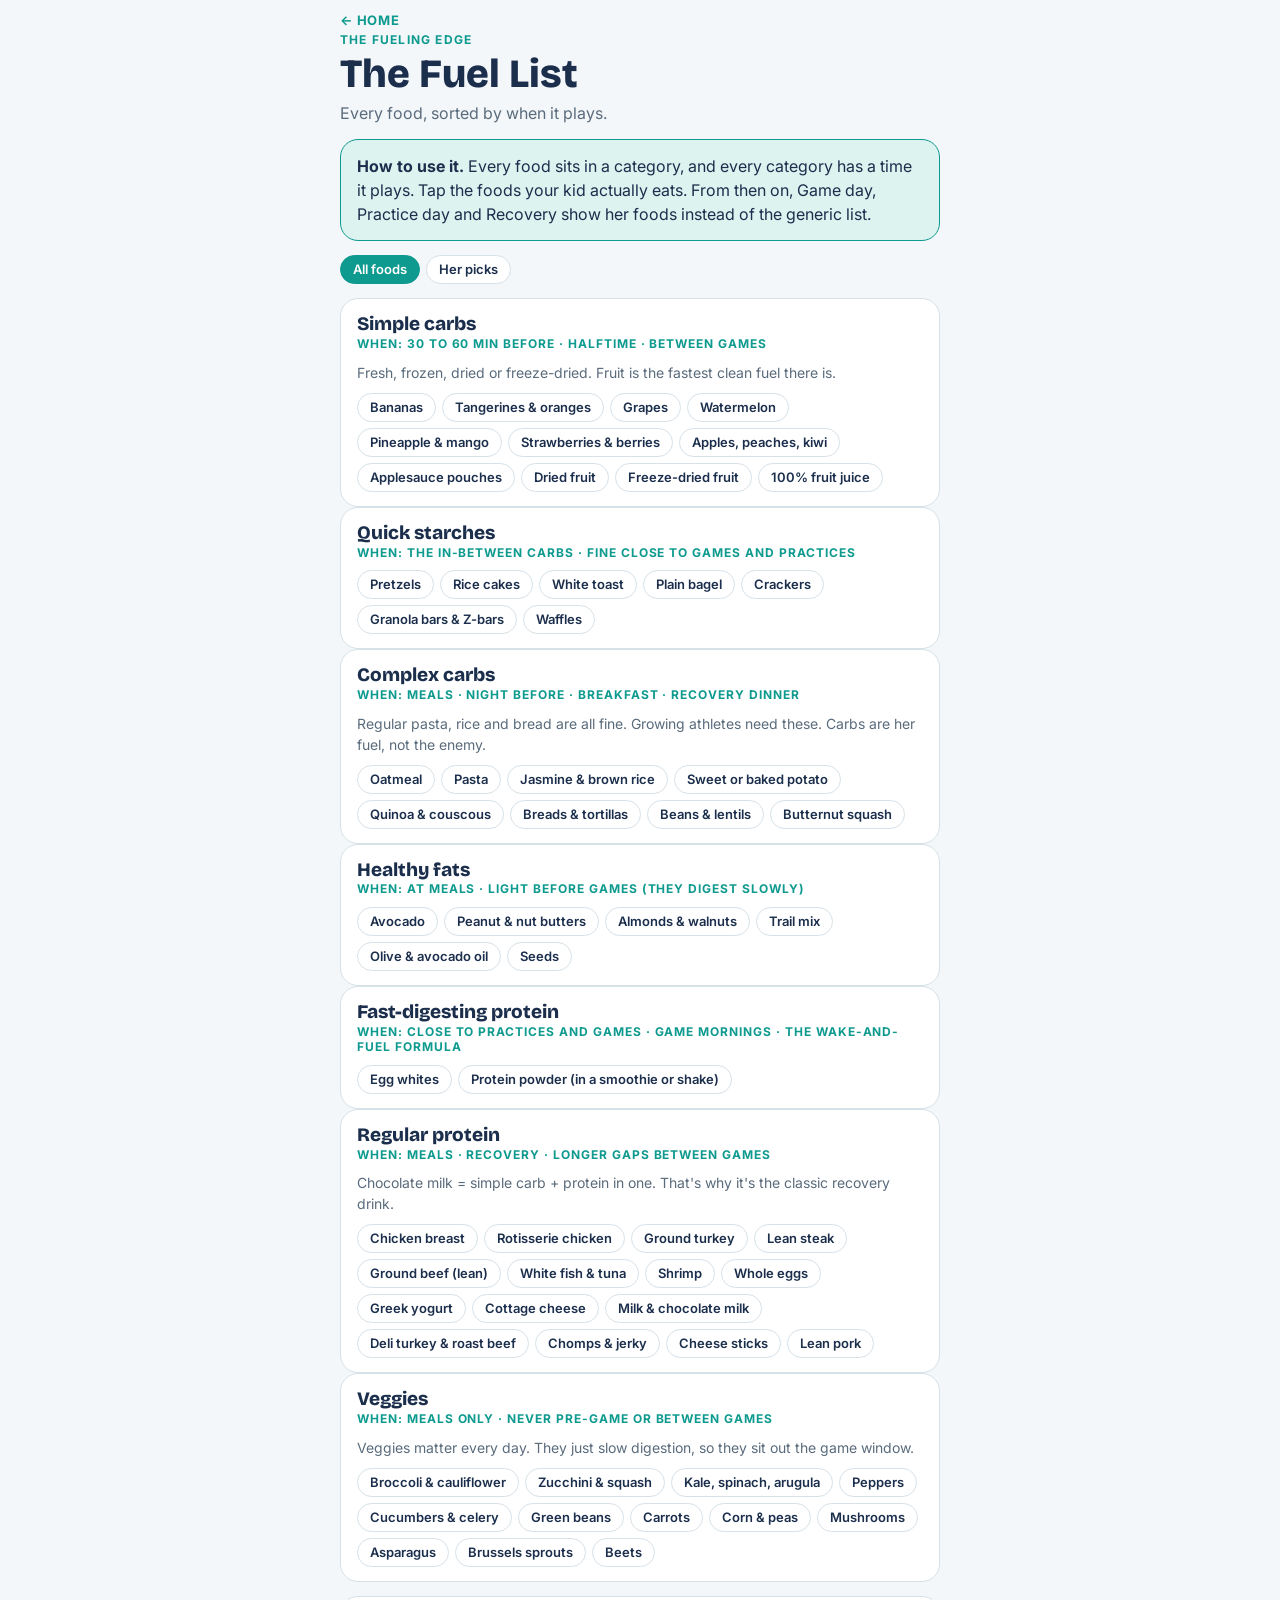
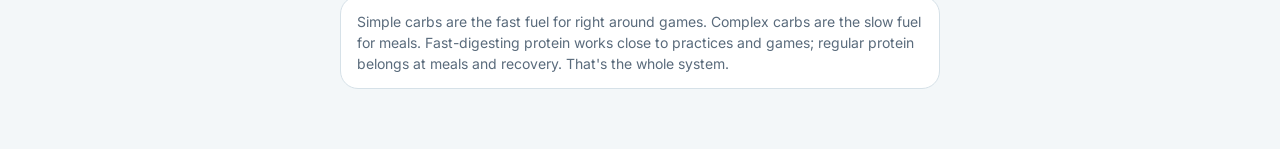
==== fuel.html @ 521384a1 "Fueling Edge player: home, Fuel List with favorites, Game-Day Clock, practice day, tournament cooler" ====
<!doctype html>
<meta charset="utf-8">
<base target="_top">
<meta name="viewport" content="width=device-width, initial-scale=1, viewport-fit=cover">
<title>The Fuel List · The Fueling Edge</title>
<link rel="manifest" href="manifest.json">
<meta name="theme-color" content="#b0295e">
<meta name="apple-mobile-web-app-capable" content="yes">
<meta name="apple-mobile-web-app-title" content="Fueling">
<link rel="apple-touch-icon" href="icons/icon-180.png">
<link rel="preconnect" href="https://fonts.googleapis.com">
<link rel="stylesheet" href="https://fonts.googleapis.com/css2?family=Bricolage+Grotesque:opsz,wght@12..96,500;12..96,700;12..96,800&family=Inter:wght@400;500;600;700&display=swap">
<link rel="stylesheet" href="fuel.css">
<div class="wrap">
<header><a class="back" href="start.html">← Home</a><span class="eyebrow">The Fueling Edge</span><h1>The Fuel List</h1><p class=lead>Every food, sorted by when it plays.</p></header>
  <div class="card soft"><p><b>How to use it.</b> Every food sits in a category, and every category has a time it plays. Tap the foods your kid actually eats. From then on, Game day, Practice day and Recovery show her foods instead of the generic list.</p></div>
  <div class="chips" id="filter"><button class="chip" data-f="all" aria-pressed="true">All foods</button><button class="chip" data-f="likes" aria-pressed="false">Her picks</button></div>
  <div id="cats"></div>
  <div class="card"><p class="small muted">Simple carbs are the fast fuel for right around games. Complex carbs are the slow fuel for meals. Fast-digesting protein works close to practices and games; regular protein belongs at meals and recovery. That's the whole system.</p></div>
</div>
<script src="fuel.js"></script>
<script>
let f='all';
function render(){const L=likes();
  $('#cats').innerHTML=DATA.categories.map(c=>{const foods=f==='likes'?c.foods.filter(x=>L[x]):c.foods;if(f==='likes'&&!foods.length)return '';
    return `<section class="card"><div><h2>${esc(c.name)}</h2><span class="when">When: ${esc(c.when)}</span></div>${c.note?`<p class="small muted">${esc(c.note)}</p>`:''}
      <div class="chips">${foods.map(x=>`<button class="chip" data-food="${esc(x)}" aria-pressed="${!!L[x]}">${L[x]?'✓ ':''}${esc(x)}</button>`).join('')}</div></section>`}).join('')||'<div class="card"><p>No picks yet. Switch to All foods and tap the ones she eats.</p></div>';}
document.addEventListener('click',e=>{const b=e.target.closest('button');if(!b)return;
  if(b.dataset.food){const L=likes();L[b.dataset.food]=!L[b.dataset.food];store.set('fuel:likes',L);render()}
  if(b.dataset.f){f=b.dataset.f;document.querySelectorAll('#filter .chip').forEach(x=>x.setAttribute('aria-pressed',x.dataset.f===f));render()}});
loadData().then(render);
</script>
---- fuel.css ----
/* The Fueling Edge player. Same family as the YAE and Core Edge players: navy ink, teal brand, raspberry for actions.
   Light and dark. Body text in Inter, headings in Bricolage Grotesque. */
:root{--bg:#f3f7f9;--card:#fff;--ink:#1b2e4c;--muted:#5a6b7c;--line:#d6e1e8;--brand:#0e9a8f;--brand-soft:#dcf3f0;--accent:#b0295e;--accent-soft:#f7e3ea;--gold:#e6aa3e;
  --display:"Bricolage Grotesque","Helvetica Neue",Arial,sans-serif;--body:"Inter","Helvetica Neue",Arial,sans-serif}
@media (prefers-color-scheme: dark){:root:not([data-theme="light"]){--bg:#0f1b2e;--card:#1b2b45;--ink:#eef4f8;--muted:#a4b4c4;--line:#2c3f5c;--brand:#4fcfc4;--brand-soft:#17403c;--accent:#e8558a;--accent-soft:#3a1a2a;color-scheme:dark}}
:root[data-theme="dark"]{--bg:#0f1b2e;--card:#1b2b45;--ink:#eef4f8;--muted:#a4b4c4;--line:#2c3f5c;--brand:#4fcfc4;--brand-soft:#17403c;--accent:#e8558a;--accent-soft:#3a1a2a;color-scheme:dark}
*{box-sizing:border-box}
body{margin:0;background:var(--bg);color:var(--ink);font:400 16px/1.5 var(--body);padding:0 16px 60px}
.wrap{max-width:600px;margin:0 auto;display:flex;flex-direction:column;gap:14px}
header{padding-top:14px;display:flex;flex-direction:column;gap:6px}
.eyebrow{font:700 12px/1.2 var(--body);letter-spacing:.1em;text-transform:uppercase;color:var(--brand)}
h1{font:800 clamp(28px,8vw,40px)/1.05 var(--display);margin:0}
h2{margin:0;font:800 19px/1.2 var(--display)}
h3{margin:0;font:800 16px/1.2 var(--display)}
.lead{margin:0;color:var(--muted)}
a.back{font:700 13px/1 var(--body);letter-spacing:.06em;text-transform:uppercase;color:var(--brand);text-decoration:none;display:inline-block}
.card{background:var(--card);border:1px solid var(--line);border-radius:18px;padding:14px 16px;display:flex;flex-direction:column;gap:10px}
.card p{margin:0}
.card.soft{background:var(--brand-soft);border-color:var(--brand)}
.card.pink{background:var(--accent-soft);border-color:var(--accent)}
.muted{color:var(--muted)}
.small{font-size:14px}
.when{display:block;font:700 12px/1.3 var(--body);letter-spacing:.08em;text-transform:uppercase;color:var(--brand)}
.go{display:block;text-align:center;background:var(--accent);color:#fff;text-decoration:none;border:0;border-radius:16px;padding:18px;font:800 20px/1 var(--display);cursor:pointer;width:100%}
.go.brand{background:var(--brand)}
.go.quiet{background:var(--card);color:var(--ink);border:1px solid var(--line)}
.go:disabled{opacity:.45}
.two{display:grid;grid-template-columns:1fr 1fr;gap:8px}
.two .go{font-size:17px;padding:16px 10px}
.ways{display:flex;flex-direction:column;gap:8px}
.way{display:grid;grid-template-columns:44px 1fr;gap:12px;align-items:center;background:var(--card);border:1px solid var(--line);border-radius:16px;padding:12px 14px;text-decoration:none;color:inherit}
.way .ic{width:44px;height:44px;border-radius:12px;background:#0e9a8f;color:#fff;display:grid;place-items:center;font:800 20px/1 var(--display)}
.way b{display:block;font:800 17px/1.2 var(--display)}
.way small{color:var(--muted);font-size:14px}
h2.also{margin:6px 0 -6px;font:800 13px/1.2 var(--body);letter-spacing:.1em;text-transform:uppercase;color:var(--muted)}
ul.arrows{margin:0;padding:0;list-style:none;display:flex;flex-direction:column;gap:6px}
ul.arrows li{padding-left:22px;position:relative}
ul.arrows li::before{content:"→";position:absolute;left:0;color:var(--brand);font-weight:700}
.item{display:flex;align-items:flex-start;gap:12px;border-top:1px solid var(--line);padding:10px 0}
.item:first-of-type{border-top:0;padding-top:0}
.item input{width:24px;height:24px;margin:2px 0 0;accent-color:var(--brand);flex:none}
.item label{flex:1}
.item label b{display:block;font-weight:700}
.item label small{display:block;color:var(--muted);font-size:14px}
.item.done label b{text-decoration:line-through;color:var(--muted)}
.chips{display:flex;flex-wrap:wrap;gap:6px}
.chip{display:inline-block;border:1px solid var(--line);border-radius:999px;padding:7px 12px;font:600 13px/1 var(--body);background:var(--card);color:var(--ink);cursor:pointer;user-select:none}
.chip[aria-pressed="true"],.chip.on{background:var(--brand);border-color:var(--brand);color:#fff}
.chip.tag{background:var(--brand-soft);border-color:transparent;color:var(--brand);font-weight:700;letter-spacing:.04em;text-transform:uppercase;font-size:11px;cursor:default}
.seg{display:inline-flex;border:1px solid var(--line);border-radius:999px;overflow:hidden}
.seg button{border:0;background:var(--card);color:var(--ink);padding:10px 16px;font:700 14px/1 var(--body);cursor:pointer}
.seg button[aria-pressed="true"]{background:var(--brand);color:#fff}
input[type=time],input[type=number],input[type=date],select{font:600 18px/1.2 var(--body);padding:10px 12px;border:1px solid var(--line);border-radius:12px;background:var(--card);color:var(--ink);width:100%}
label.field{display:flex;flex-direction:column;gap:4px;font:700 13px/1.2 var(--body);letter-spacing:.06em;text-transform:uppercase;color:var(--muted)}
.timeline{display:flex;flex-direction:column;gap:0}
.slot{display:grid;grid-template-columns:78px 1fr;gap:12px;padding:12px 0;border-top:1px solid var(--line)}
.slot:first-child{border-top:0;padding-top:0}
.slot .t{font:800 17px/1.2 var(--display);color:var(--accent)}
.slot .t small{display:block;font:700 11px/1.3 var(--body);letter-spacing:.06em;text-transform:uppercase;color:var(--muted)}
.slot h3{margin-bottom:4px}
.slot p{margin:0;font-size:15px}
.slot .picks{color:var(--brand);font-weight:600;font-size:14px}
.big{font:800 54px/1 var(--display);text-align:center;color:var(--brand);margin:4px 0}
.bar{height:10px;background:var(--line);border-radius:999px;overflow:hidden}
.bar i{display:block;height:100%;background:var(--brand);width:0;transition:width .3s}
.grid7{display:grid;grid-template-columns:repeat(7,1fr);gap:4px;text-align:center}
.grid7 .d{font:700 11px/1.2 var(--body);letter-spacing:.04em;text-transform:uppercase;color:var(--muted)}
.grid7 button{border:1px solid var(--line);background:var(--card);border-radius:10px;padding:10px 0;font:800 14px/1 var(--display);color:var(--muted);cursor:pointer}
.grid7 button.on{background:var(--brand);border-color:var(--brand);color:#fff}
.grid7 button.today{outline:2px solid var(--accent);outline-offset:1px}
.foot{font-size:12px;color:var(--muted);text-align:center}
.cta-row{display:flex;gap:8px;flex-wrap:wrap}
.cta-row .go{flex:1;font-size:16px;padding:14px 10px}
details{background:var(--card);border:1px solid var(--line);border-radius:18px;padding:0}
details summary{cursor:pointer;padding:14px 16px;font:800 17px/1.2 var(--display);list-style:none;display:flex;justify-content:space-between;gap:8px}
details summary::after{content:"+";color:var(--brand);font-size:22px;line-height:1}
details[open] summary::after{content:"–"}
details .in{padding:0 16px 14px;display:flex;flex-direction:column;gap:10px}
@media print{body{background:#fff;color:#000;padding:0}.go,a.back,.seg,.chips,.cta-row{display:none!important}.card{border-color:#999;border-radius:6px}}
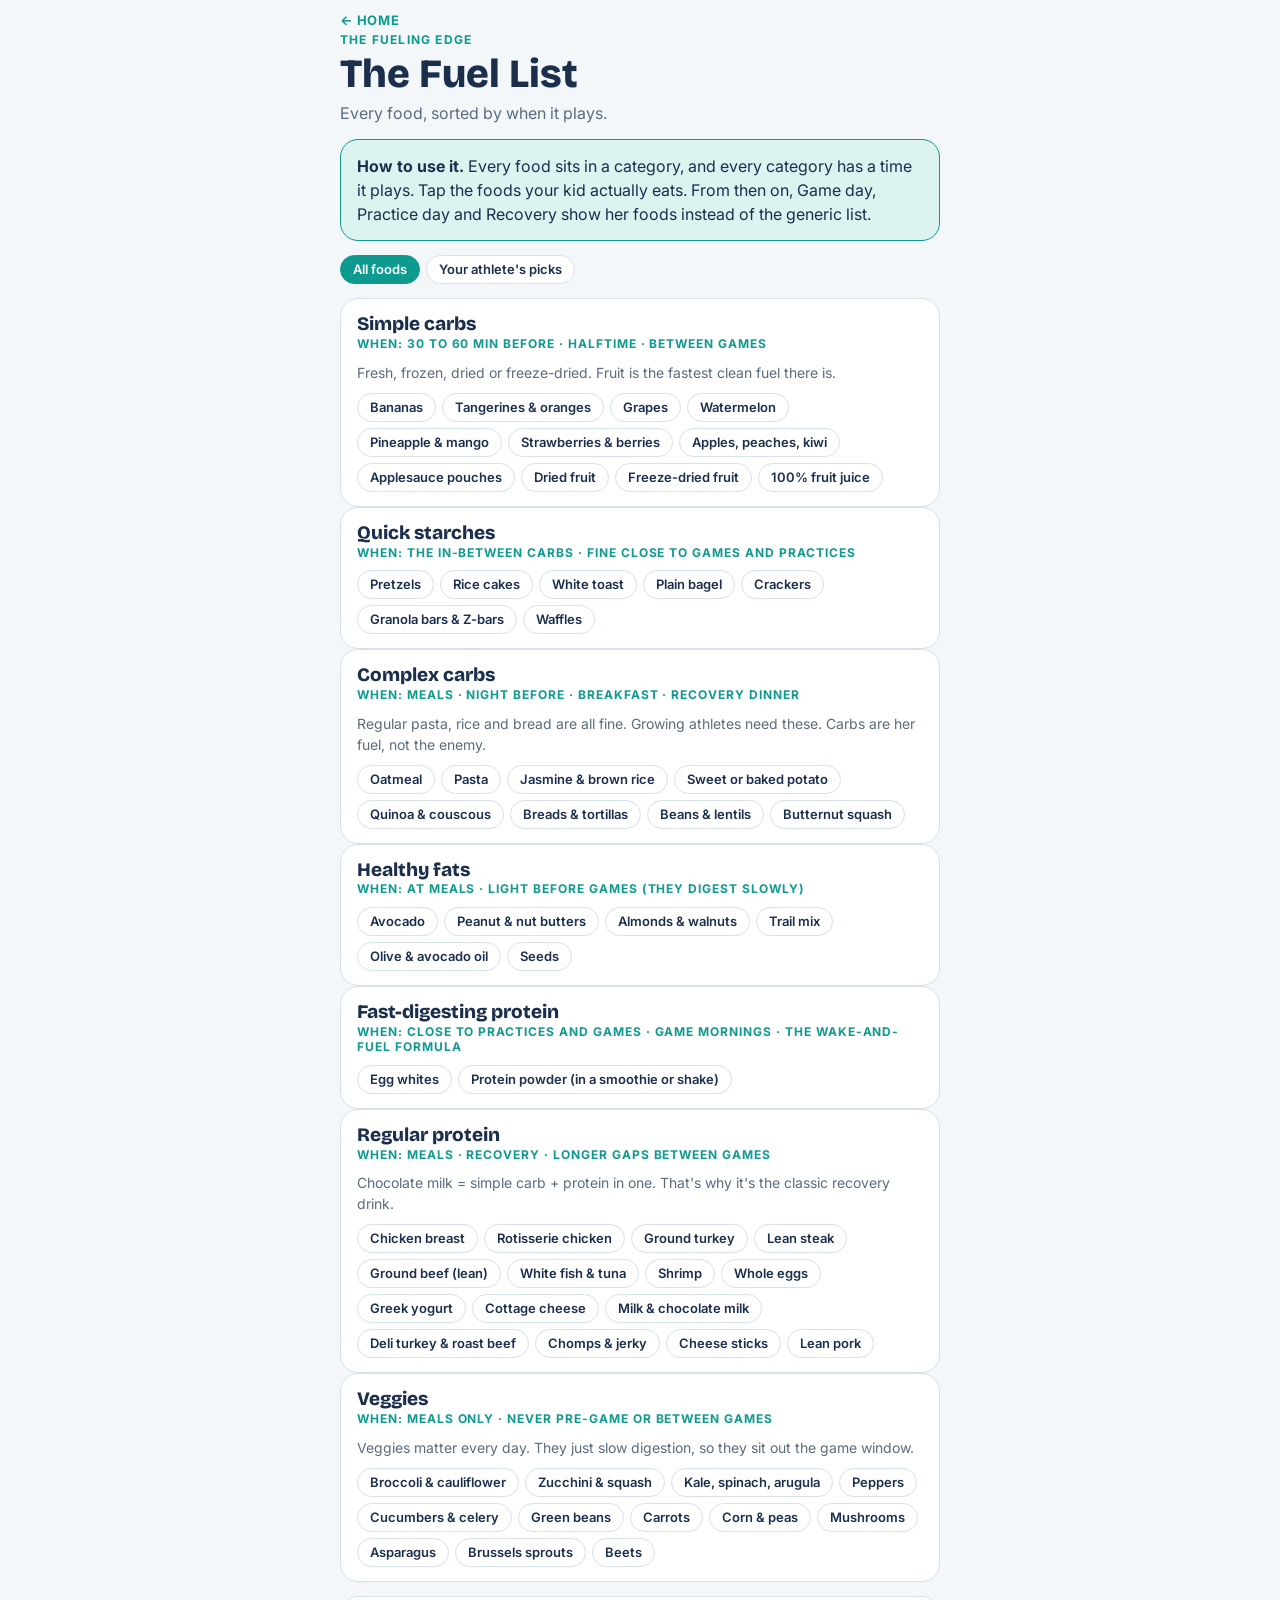
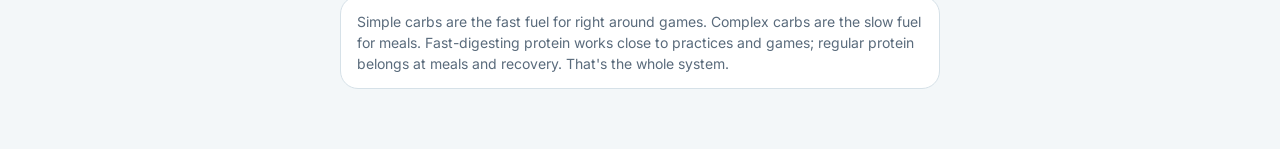
==== commit 274bf1f7: "Her picks -> Your athlete's picks Co-Authored-By: Claude Fable 5.1 <noreply@anthropic.com> Claude-Se" ====
--- a/fuel.html
+++ b/fuel.html
@@ -14,7 +14,7 @@
 <div class="wrap">
 <header><a class="back" href="start.html">← Home</a><span class="eyebrow">The Fueling Edge</span><h1>The Fuel List</h1><p class=lead>Every food, sorted by when it plays.</p></header>
   <div class="card soft"><p><b>How to use it.</b> Every food sits in a category, and every category has a time it plays. Tap the foods your kid actually eats. From then on, Game day, Practice day and Recovery show her foods instead of the generic list.</p></div>
-  <div class="chips" id="filter"><button class="chip" data-f="all" aria-pressed="true">All foods</button><button class="chip" data-f="likes" aria-pressed="false">Her picks</button></div>
+  <div class="chips" id="filter"><button class="chip" data-f="all" aria-pressed="true">All foods</button><button class="chip" data-f="likes" aria-pressed="false">Your athlete's picks</button></div>
   <div id="cats"></div>
   <div class="card"><p class="small muted">Simple carbs are the fast fuel for right around games. Complex carbs are the slow fuel for meals. Fast-digesting protein works close to practices and games; regular protein belongs at meals and recovery. That's the whole system.</p></div>
 </div>
